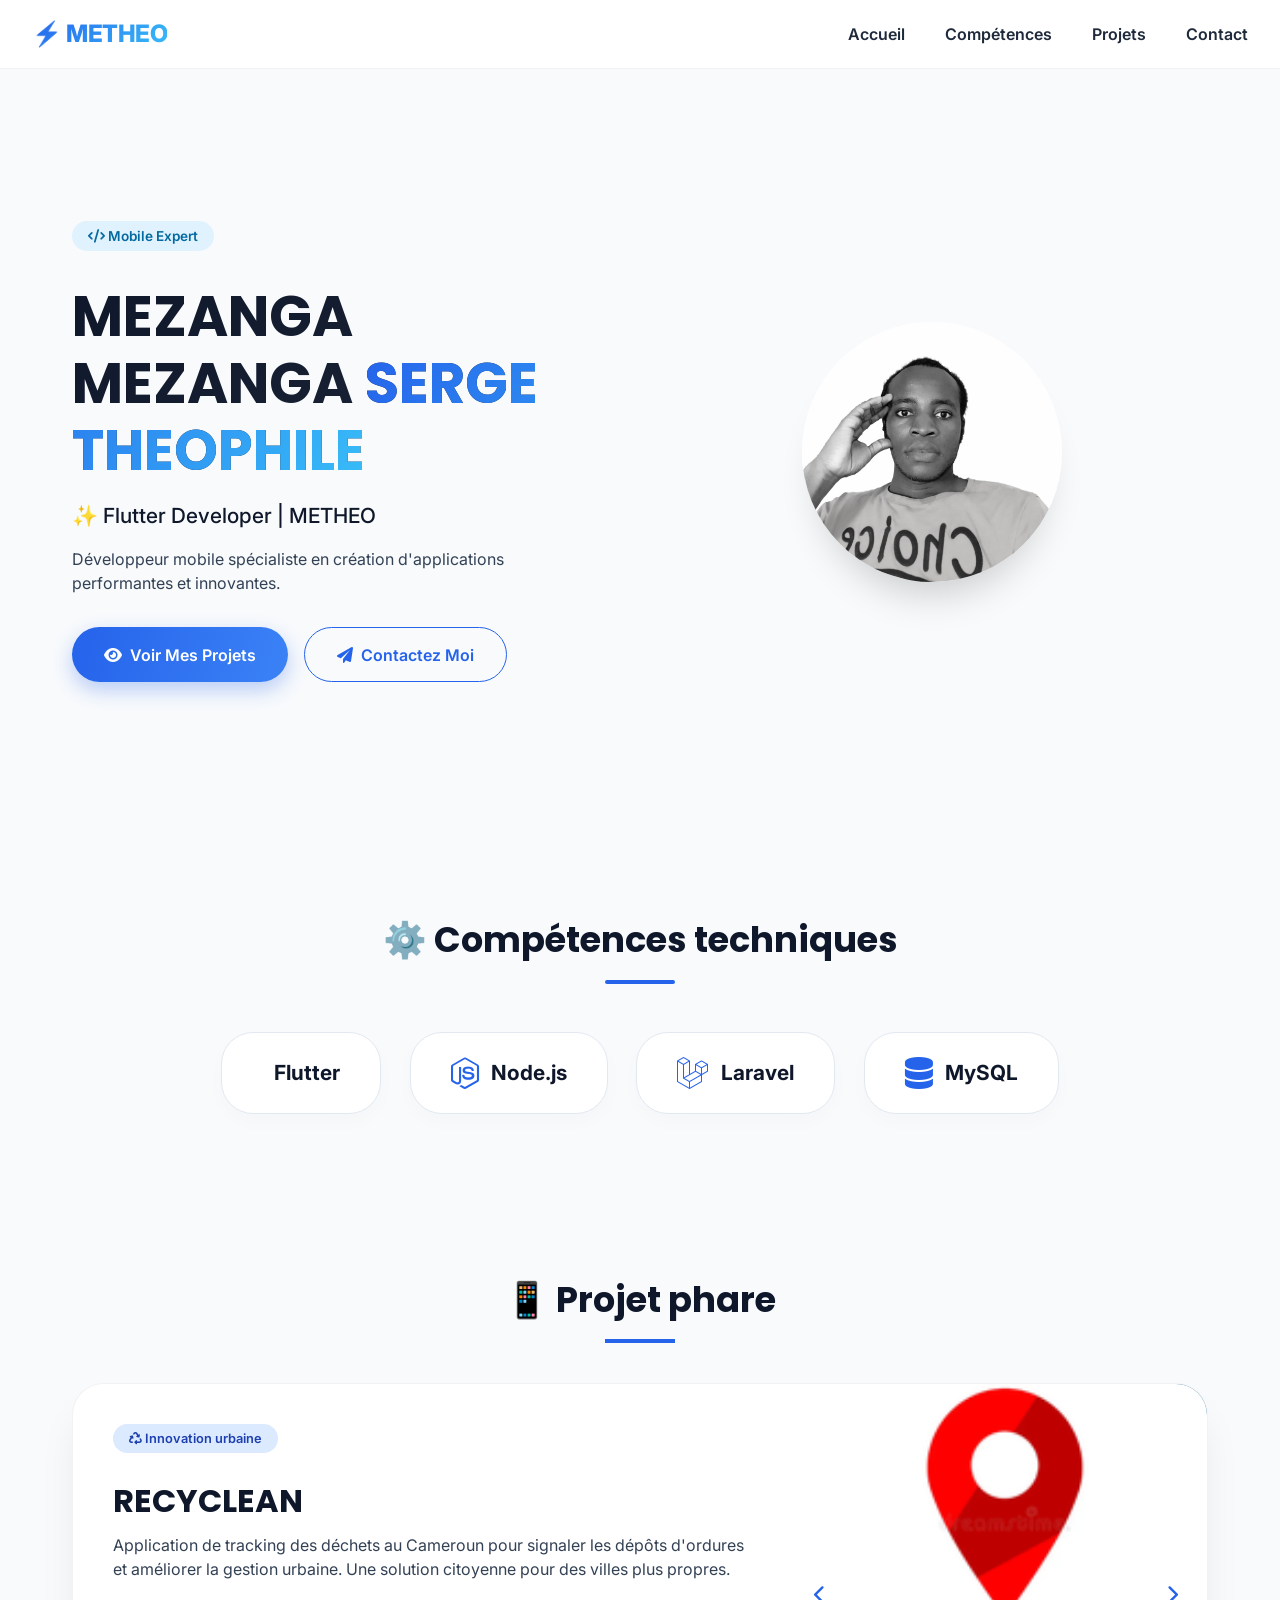
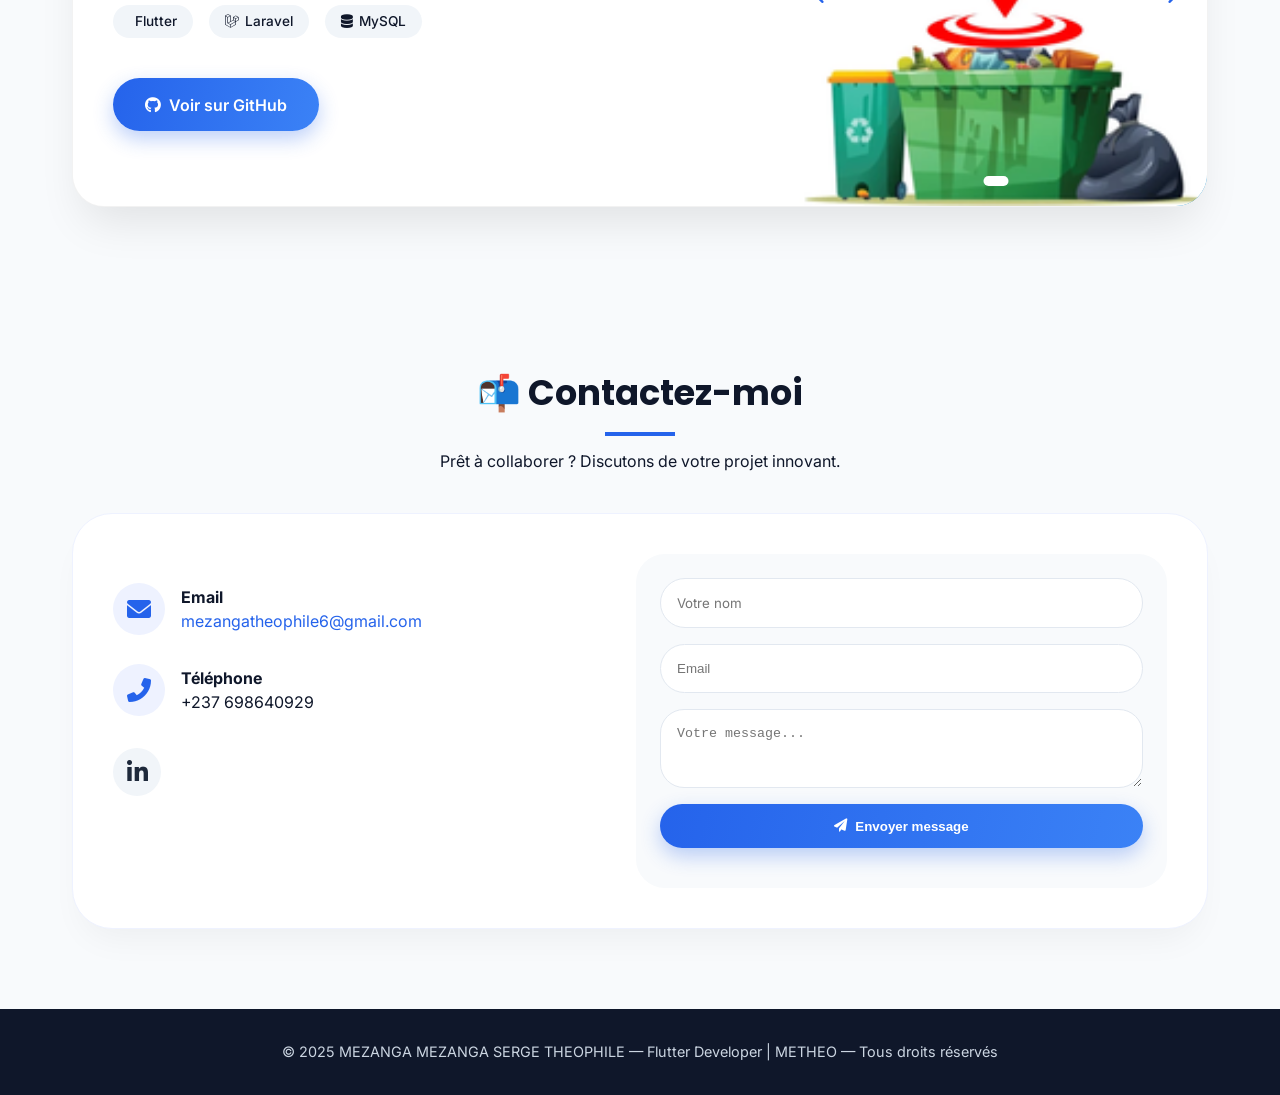
==== index.html @ ef5736de "MON PROFILIO 25 MARS" ====
<!DOCTYPE html>
<html lang="fr">
<head>
    <meta charset="UTF-8">
    <meta name="viewport" content="width=device-width, initial-scale=1.0, viewport-fit=cover">
    <title>Serge Mezanga | Développeur Flutter</title>
    <!-- Font Awesome 6 (gratuit) -->
    <link rel="stylesheet" href="https://cdnjs.cloudflare.com/ajax/libs/font-awesome/6.0.0-beta3/css/all.min.css">
    <!-- Google Fonts : Poppins & Inter -->
    <link href="https://fonts.googleapis.com/css2?family=Inter:opsz,wght@14..32,300;14..32,400;14..32,600;14..32,700&family=Poppins:wght@500;600;700;800&display=swap" rel="stylesheet">
  <link rel="stylesheet" href="/css/style.css">
</head>
<body>

<nav>
    <div class="nav-container">
        <div class="logo">⚡ METHEO</div>
        <ul class="nav-links">
            <li><a href="#accueil">Accueil</a></li>
            <li><a href="#competences">Compétences</a></li>
            <li><a href="#projets">Projets</a></li>
            <li><a href="#contact">Contact</a></li>
        </ul>
    </div>
</nav>

<main>
    <!-- Section Accueil / Hero -->
    <section id="accueil" class="hero">
        <div class="container hero-content">
            <div class="hero-text">
                <div class="hero-badge"><i class="fas fa-code"></i> Mobile Expert</div>
                <h1>MEZANGA MEZANGA <span class="highlight">SERGE THEOPHILE</span></h1>
                <p style="font-size: 1.3rem; font-weight: 500; margin: 0.5rem 0;">✨ Flutter Developer | METHEO</p>
                <p style="color: #334155; max-width: 500px; margin: 1rem 0;">Développeur mobile spécialiste en création d'applications performantes et innovantes.</p>
                <div class="hero-buttons">
                    <a href="#projets" class="btn btn-primary"><i class="fas fa-eye"></i> Voir Mes Projets</a>
                    <a href="#contact" class="btn btn-outline"><i class="fas fa-paper-plane"></i> Contactez Moi</a>
                </div>
            </div>
            <div class="hero-visual">
                <div class="code-icon">
                    <img src="/imgs/image.png" alt="Serge Mezanga" style="width: 100%; height: 100%; object-fit: cover; border-radius: 50%;">
                    <i class="fab fa-flutter"></i>
                </div>
            </div>
        </div>
    </section>

    <!-- Compétences Section -->
    <section id="competences">
        <div class="container">
            <div class="section-title animate-on-scroll" style="text-align: center; margin-bottom: 3rem;">
                <h2 style="font-size: 2.2rem;">⚙️ Compétences techniques</h2>
                <div style="width: 70px; height: 4px; background: #2563eb; margin: 0.8rem auto; border-radius: 4px;"></div>
            </div>
            <div class="skills-grid animate-on-scroll">
                <div class="skill-card"><i class="fab fa-flutter"></i> Flutter</div>
                <div class="skill-card"><i class="fab fa-node-js"></i> Node.js</div>
                <div class="skill-card"><i class="fab fa-laravel"></i> Laravel</div>
                <div class="skill-card"><i class="fas fa-database"></i> MySQL</div>
            </div>
        </div>
    </section>

    <!-- Projet Principal -->

    <!-- Projet Principal avec Slider -->
<section id="projets">
    <div class="container">
        <div class="animate-on-scroll" style="text-align: center; margin-bottom: 2.5rem;">
            <h2 style="font-size: 2.2rem;">📱 Projet phare</h2>
            <div style="width: 70px; height: 4px; background: #2563eb; margin: 0.8rem auto;"></div>
        </div>
        <div class="projet-card animate-on-scroll">
            <div class="projet-info">
                <div class="projet-badge"><i class="fas fa-recycle"></i> Innovation urbaine</div>
                <h3 style="font-size: 2rem; margin: 0.5rem 0;">RECYCLEAN</h3>
                <p style="color: #334155;">Application de tracking des déchets au Cameroun pour signaler les dépôts d'ordures et améliorer la gestion urbaine. Une solution citoyenne pour des villes plus propres.</p>
                <div class="tech-stack">
                    <span><i class="fa fa-flutter"></i> Flutter</span> <!--FLUTTER -->
                    <span><i class="fab fa-laravel"></i> Laravel</span>
                    <span><i class="fas fa-database"></i> MySQL</span>
                </div>
                <a href="#" class="btn btn-primary" style="margin-top: 1rem;" id="githubBtn"><i class="fab fa-github"></i> Voir sur GitHub</a>
            </div>
            
            <!-- SLIDER AUTOMATIQUE -->
            <div class="projet-image-slider">
                <div class="slider-container">
                    <div class="slider-wrapper" id="sliderWrapper">
                        <!-- Vos images seront insérées ici dynamiquement -->
                    </div>
                    
                    <!-- Boutons de navigation -->
                    <button class="slider-btn prev-btn" id="prevBtn">
                        <i class="fas fa-chevron-left"></i>
                    </button>
                    <button class="slider-btn next-btn" id="nextBtn">
                        <i class="fas fa-chevron-right"></i>
                    </button>
                    
                    <!-- Indicateurs (dots) -->
                    <div class="slider-dots" id="sliderDots"></div>
                </div>
            </div>
        </div>
    </div>
</section>

    <!-- Contact Section -->
    <section id="contact">
        <div class="container">
            <div class="animate-on-scroll" style="text-align: center; margin-bottom: 2.5rem;">
                <h2 style="font-size: 2.2rem;">📬 Contactez-moi</h2>
                <div style="width: 70px; height: 4px; background: #2563eb; margin: 0.8rem auto;"></div>
                <p>Prêt à collaborer ? Discutons de votre projet innovant.</p>
            </div>
            <div class="contact-grid animate-on-scroll">
                <div class="contact-info">
                    <div class="contact-detail">
                        <div class="contact-icon"><i class="fas fa-envelope"></i></div>
                        <div><strong>Email</strong><br><a href="mailto:mezangatheophile6@gmail.com" style="text-decoration: none; color:#2563eb;">mezangatheophile6@gmail.com</a></div>
                    </div>
                    <div class="contact-detail">
                        <div class="contact-icon"><i class="fas fa-phone-alt"></i></div>
                        <div><strong>Téléphone</strong><br>+237 698640929</div>
                    </div>
                    <div class="social-links">
                        <a href="#" class="social-icon"><i class="fab fa-linkedin-in"></i></a>
                        <!-- <a href="#" class="social-icon"><i class="fab fa-github"></i></a> -->
                        <!-- <a href="#" class="social-icon"><i class="fab fa-twitter"></i></a> -->
                    </div>
                </div>
                <div style="flex: 1; background: #f8fafc; border-radius: 1.8rem; padding: 1.5rem;">
                    <form id="demoForm" action="#" style="display: flex; flex-direction: column; gap: 1rem;">
                        <input type="text" placeholder="Votre nom" style="padding: 1rem; border-radius: 2rem; border: 1px solid #e2e8f0; font-family: inherit;">
                        <input type="email" placeholder="Email" style="padding: 1rem; border-radius: 2rem; border: 1px solid #e2e8f0;">
                        <textarea rows="3" placeholder="Votre message..." style="padding: 1rem; border-radius: 1.5rem; border: 1px solid #e2e8f0;"></textarea>
                        <button type="button" class="btn btn-primary" id="submitMsg" style="justify-content: center;"><i class="fas fa-paper-plane"></i> Envoyer message</button>
                        <p id="formFeedback" style="font-size: 0.8rem; color: green; text-align: center;"></p>
                    </form>
                </div>
            </div>
        </div>
    </section>
</main>

<footer>
    <p>© 2025 MEZANGA MEZANGA SERGE THEOPHILE — Flutter Developer | METHEO — Tous droits réservés</p>
</footer>
<script src="/js/script.js"></script>
</body>
</html>
---- css/style.css ----
* {
    margin: 0;
    padding: 0;
    box-sizing: border-box;
}

body {
    background: #f8fafc;
    font-family: 'Inter', sans-serif;
    color: #0f172a;
    scroll-behavior: smooth;
    line-height: 1.5;
    overflow-x: hidden;
}

/* Animations globales */
@keyframes fadeUp {
    0% {
        opacity: 0;
        transform: translateY(30px);
    }
    100% {
        opacity: 1;
        transform: translateY(0);
    }
}

@keyframes fadeInLeft {
    from {
        opacity: 0;
        transform: translateX(-40px);
    }
    to {
        opacity: 1;
        transform: translateX(0);
    }
}

@keyframes fadeInRight {
    from {
        opacity: 0;
        transform: translateX(40px);
    }
    to {
        opacity: 1;
        transform: translateX(0);
    }
}

@keyframes glowPulse {
    0% {
        box-shadow: 0 0 0 0 rgba(37, 99, 235, 0.3);
    }
    70% {
        box-shadow: 0 0 0 12px rgba(37, 99, 235, 0);
    }
    100% {
        box-shadow: 0 0 0 0 rgba(37, 99, 235, 0);
    }
}

@keyframes float {
    0%, 100% {
        transform: translateY(0px);
    }
    50% {
        transform: translateY(-10px);
    }
}

/* Animation d'apparition au scroll */
.animate-on-scroll {
    opacity: 0;
    transform: translateY(40px);
    transition: opacity 0.8s cubic-bezier(0.2, 0.9, 0.4, 1.1), transform 0.8s cubic-bezier(0.2, 0.9, 0.4, 1.1);
}

.animate-on-scroll.visible {
    opacity: 1;
    transform: translateY(0);
}

/* Délais d'animation pour les éléments enfants */
.skill-card:nth-child(1) { transition-delay: 0.1s; }
.skill-card:nth-child(2) { transition-delay: 0.2s; }
.skill-card:nth-child(3) { transition-delay: 0.3s; }
.skill-card:nth-child(4) { transition-delay: 0.4s; }

.container {
    max-width: 1200px;
    margin: 0 auto;
    padding: 0 2rem;
}

/* Navigation responsive */
nav {
    position: sticky;
    top: 0;
    z-index: 100;
    background: rgba(255, 255, 255, 0.95);
    backdrop-filter: blur(12px);
    border-bottom: 1px solid rgba(0, 0, 0, 0.05);
    transition: all 0.3s;
}

.nav-container {
    display: flex;
    justify-content: space-between;
    align-items: center;
    padding: 1rem 2rem;
    max-width: 1300px;
    margin: 0 auto;
}

.logo {
    font-weight: 800;
    font-size: 1.5rem;
    background: linear-gradient(135deg, #2563eb, #38bdf8);
    -webkit-background-clip: text;
    background-clip: text;
    color: transparent;
    letter-spacing: -0.5px;
}

.nav-links {
    display: flex;
    gap: 2.5rem;
    list-style: none;
}

.nav-links a {
    text-decoration: none;
    font-weight: 600;
    color: #1e293b;
    transition: 0.2s;
    position: relative;
}

.nav-links a::after {
    content: '';
    position: absolute;
    bottom: -6px;
    left: 0;
    width: 0%;
    height: 2px;
    background: linear-gradient(90deg, #2563eb, #38bdf8);
    transition: width 0.3s ease;
}

.nav-links a:hover::after {
    width: 100%;
}

/* Menu burger pour mobile */
.menu-toggle {
    display: none;
    font-size: 1.8rem;
    cursor: pointer;
    color: #2563eb;
}

/* sections communes */
section {
    padding: 5rem 0;
}

h1, h2, h3 {
    font-family: 'Poppins', sans-serif;
    font-weight: 700;
}

.btn {
    display: inline-flex;
    align-items: center;
    gap: 0.5rem;
    background: #0f172a;
    color: white;
    padding: 0.9rem 2rem;
    border-radius: 3rem;
    font-weight: 600;
    text-decoration: none;
    transition: all 0.3s ease;
    border: none;
    cursor: pointer;
    box-shadow: 0 4px 6px -1px rgba(0, 0, 0, 0.1);
}

.btn-primary {
    background: linear-gradient(105deg, #2563eb, #3b82f6);
    box-shadow: 0 8px 20px rgba(37, 99, 235, 0.3);
}

.btn-primary:hover {
    transform: translateY(-4px);
    box-shadow: 0 15px 25px -8px rgba(37, 99, 235, 0.5);
    background: linear-gradient(105deg, #1d4ed8, #2563eb);
}

.btn-outline {
    background: transparent;
    border: 1.5px solid #2563eb;
    color: #2563eb;
    box-shadow: none;
}

.btn-outline:hover {
    background: #2563eb10;
    transform: translateY(-3px);
}

/* hero section */
.hero {
    min-height: 85vh;
    display: flex;
    align-items: center;
    position: relative;
    overflow: hidden;
}

.hero-content {
    display: flex;
    flex-wrap: wrap;
    justify-content: space-between;
    align-items: center;
    gap: 2rem;
}

.hero-text {
    flex: 1;
    animation: fadeInLeft 0.8s ease-out forwards;
}

.hero-badge {
    background: #e0f2fe;
    display: inline-block;
    padding: 0.3rem 1rem;
    border-radius: 40px;
    font-size: 0.85rem;
    font-weight: 600;
    color: #0369a1;
    margin-bottom: 1.2rem;
}

.hero-text h1 {
    font-size: 3.5rem;
    line-height: 1.2;
    margin: 0.8rem 0 1rem;
    background: linear-gradient(145deg, #0f172a, #1e293b);
    -webkit-background-clip: text;
    background-clip: text;
    color: transparent;
}

.highlight {
    background: linear-gradient(120deg, #2563eb, #38bdf8);
    -webkit-background-clip: text;
    background-clip: text;
    color: transparent;
}

.hero-buttons {
    display: flex;
    gap: 1rem;
    flex-wrap: wrap;
    margin-top: 2rem;
}

.hero-visual {
    flex: 1;
    display: flex;
    justify-content: center;
    animation: fadeInRight 0.8s ease-out forwards;
}

.code-icon {
    background: white;
    width: 260px;
    height: 260px;
    border-radius: 50%;
    display: flex;
    align-items: center;
    justify-content: center;
    box-shadow: 0 30px 40px -20px rgba(0,0,0,0.2);
    background: linear-gradient(135deg, #ffffff, #f0f9ff);
    animation: float 3s ease-in-out infinite, glowPulse 3s infinite;
}

.code-icon i {
    font-size: 7rem;
    color: #2563eb;
}

/* compétences cartes */
.skills-grid {
    display: flex;
    flex-wrap: wrap;
    gap: 1.8rem;
    justify-content: center;
    margin-top: 2rem;
}

.skill-card {
    background: white;
    padding: 1.5rem 2.5rem;
    border-radius: 2rem;
    font-weight: 700;
    font-size: 1.3rem;
    box-shadow: 0 8px 20px rgba(0,0,0,0.02);
    transition: all 0.3s;
    border: 1px solid #e2e8f0;
    backdrop-filter: blur(4px);
    display: flex;
    align-items: center;
    gap: 12px;
    cursor: pointer;
}

.skill-card i, .skill-card span {
    font-size: 2rem;
}

.skill-card i {
    color: #2563eb;
}

.skill-card:hover {
    transform: translateY(-8px) scale(1.02);
    box-shadow: 0 20px 30px -12px rgba(37,99,235,0.2);
    border-color: #b9d0f8;
}

/* projet principal avec slider */
.projet-card {
    background: white;
    border-radius: 2rem;
    overflow: hidden;
    display: flex;
    flex-wrap: wrap;
    box-shadow: 0 25px 45px -12px rgba(0,0,0,0.1);
    transition: all 0.4s;
    border: 1px solid rgba(0,0,0,0.05);
}

.projet-card:hover {
    transform: scale(1.01);
    box-shadow: 0 30px 55px -15px rgba(0, 0, 0, 0.2);
}

.projet-info {
    flex: 1.5;
    padding: 2.5rem;
}

.projet-badge {
    background: #dbeafe;
    border-radius: 30px;
    padding: 0.3rem 1rem;
    font-size: 0.8rem;
    font-weight: 600;
    color: #1e40af;
    display: inline-block;
    margin-bottom: 1rem;
}

.tech-stack {
    display: flex;
    gap: 1rem;
    flex-wrap: wrap;
    margin: 1.5rem 0;
}

.tech-stack span {
    background: #f1f5f9;
    padding: 0.4rem 1rem;
    border-radius: 40px;
    font-size: 0.85rem;
    font-weight: 500;
    display: inline-flex;
    align-items: center;
    gap: 6px;
}

/* Styles pour le slider */
.projet-image-slider {
    flex: 1;
    background: linear-gradient(145deg, #0c4a6e, #0284c7);
    min-height: 350px;
    position: relative;
    overflow: hidden;
}

.slider-container {
    position: relative;
    width: 100%;
    height: 100%;
    min-height: 350px;
    overflow: hidden;
}

.slider-wrapper {
    display: flex;
    transition: transform 0.5s ease-in-out;
    height: 100%;
}

.slide {
    min-width: 100%;
    height: 100%;
    display: flex;
    align-items: center;
    justify-content: center;
    position: relative;
}

.slide img {
    width: 100%;
    height: 100%;
    object-fit: cover;
    object-position: center;
}

/* Boutons de navigation */
.slider-btn {
    position: absolute;
    top: 50%;
    transform: translateY(-50%);
    background: rgba(255, 255, 255, 0.8);
    backdrop-filter: blur(5px);
    border: none;
    width: 40px;
    height: 40px;
    border-radius: 50%;
    cursor: pointer;
    display: flex;
    align-items: center;
    justify-content: center;
    transition: all 0.3s ease;
    z-index: 10;
    font-size: 1.2rem;
    color: #2563eb;
}

.slider-btn:hover {
    background: white;
    transform: translateY(-50%) scale(1.1);
}

.prev-btn {
    left: 15px;
}

.next-btn {
    right: 15px;
}

/* Indicateurs (dots) */
.slider-dots {
    position: absolute;
    bottom: 20px;
    left: 50%;
    transform: translateX(-50%);
    display: flex;
    gap: 12px;
    z-index: 10;
}

.dot {
    width: 10px;
    height: 10px;
    border-radius: 50%;
    background: rgba(255, 255, 255, 0.5);
    cursor: pointer;
    transition: all 0.3s ease;
}

.dot.active {
    background: white;
    width: 25px;
    border-radius: 10px;
}

.dot:hover {
    background: white;
    transform: scale(1.2);
}

/* Animation de chargement pour les images */
@keyframes fadeIn {
    from {
        opacity: 0;
    }
    to {
        opacity: 1;
    }
}

.slide {
    animation: fadeIn 0.5s ease-in-out;
}

/* contact section */
.contact-grid {
    display: flex;
    flex-wrap: wrap;
    gap: 2.5rem;
    background: white;
    border-radius: 2.5rem;
    padding: 2.5rem;
    box-shadow: 0 20px 35px -12px rgba(0,0,0,0.05);
    border: 1px solid #eef2ff;
}

.contact-info {
    flex: 1;
}

.contact-detail {
    display: flex;
    align-items: center;
    gap: 1rem;
    margin: 1.8rem 0;
    flex-wrap: wrap;
}

.contact-icon {
    background: #eef2ff;
    width: 52px;
    height: 52px;
    border-radius: 50%;
    display: flex;
    align-items: center;
    justify-content: center;
    font-size: 1.5rem;
    color: #2563eb;
    transition: 0.3s;
    flex-shrink: 0;
}

.contact-detail:hover .contact-icon {
    transform: scale(1.1);
    background: #2563eb;
    color: white;
}

.social-links {
    display: flex;
    gap: 1.2rem;
    margin-top: 2rem;
    flex-wrap: wrap;
}

.social-icon {
    background: #f1f5f9;
    width: 48px;
    height: 48px;
    border-radius: 50%;
    display: inline-flex;
    align-items: center;
    justify-content: center;
    font-size: 1.5rem;
    color: #1e293b;
    transition: all 0.25s;
    text-decoration: none;
}

.social-icon:hover {
    background: #2563eb;
    color: white;
    transform: translateY(-5px);
}

footer {
    background: #0f172a;
    color: #cbd5e1;
    text-align: center;
    padding: 2rem;
    font-size: 0.9rem;
}

/* ========== RESPONSIVE DESIGN ========== */
@media (max-width: 1024px) {
    .hero-text h1 {
        font-size: 3rem;
    }
    
    .container {
        padding: 0 1.5rem;
    }
}

@media (max-width: 900px) {
    .hero-text h1 {
        font-size: 2.5rem;
    }
    
    .nav-links {
        gap: 1.5rem;
    }
    
    .skills-grid {
        gap: 1.2rem;
    }
    
    .skill-card {
        padding: 1.2rem 1.8rem;
        font-size: 1.1rem;
    }
}

@media (max-width: 768px) {
    /* Menu burger */
    .menu-toggle {
        display: block;
    }
    
    .nav-links {
        display: none;
        position: absolute;
        top: 100%;
        left: 0;
        right: 0;
        background: rgba(255, 255, 255, 0.98);
        backdrop-filter: blur(12px);
        flex-direction: column;
        padding: 2rem;
        gap: 1.5rem;
        text-align: center;
        border-bottom: 1px solid rgba(0,0,0,0.05);
        box-shadow: 0 10px 20px rgba(0,0,0,0.1);
    }
    
    .nav-links.active {
        display: flex;
    }
    
    .hero-content {
        flex-direction: column;
        text-align: center;
    }
    
    .hero-text h1 {
        font-size: 2.2rem;
    }
    
    .hero-buttons {
        justify-content: center;
    }
    
    .code-icon {
        width: 200px;
        height: 200px;
    }
    
    .code-icon i {
        font-size: 5rem;
    }
    
    section {
        padding: 3rem 0;
    }
    
    .projet-info {
        padding: 1.8rem;
    }
    
    .projet-info h3 {
        font-size: 1.5rem;
    }
    
    .projet-image-slider {
        min-height: 280px;
    }
    
    .slider-container {
        min-height: 280px;
    }
    
    .slider-btn {
        width: 35px;
        height: 35px;
        font-size: 1rem;
    }
    
    .prev-btn {
        left: 10px;
    }
    
    .next-btn {
        right: 10px;
    }
    
    .dot {
        width: 8px;
        height: 8px;
    }
    
    .dot.active {
        width: 20px;
    }
    
    .contact-grid {
        padding: 1.5rem;
    }
}

@media (max-width: 650px) {
    .nav-container {
        padding: 0.8rem 1.5rem;
    }
    
    .hero-text h1 {
        font-size: 1.8rem;
    }
    
    .hero-text p {
        font-size: 1rem;
    }
    
    .hero-badge {
        font-size: 0.75rem;
    }
    
    .btn {
        padding: 0.7rem 1.5rem;
        font-size: 0.9rem;
    }
    
    .skills-grid {
        gap: 1rem;
    }
    
    .skill-card {
        padding: 1rem 1.5rem;
        font-size: 1rem;
        width: calc(50% - 0.5rem);
        justify-content: center;
    }
    
    .skill-card i, .skill-card span {
        font-size: 1.5rem;
    }
    
    .projet-info h3 {
        font-size: 1.3rem;
    }
    
    .tech-stack span {
        font-size: 0.75rem;
        padding: 0.3rem 0.8rem;
    }
    
    .contact-detail {
        flex-direction: column;
        text-align: center;
    }
    
    .social-links {
        justify-content: center;
    }
    
    .container {
        padding: 0 1rem;
    }
}

@media (max-width: 480px) {
    .hero-text h1 {
        font-size: 1.5rem;
    }
    
    .skill-card {
        width: 100%;
    }
    
    .projet-image-slider {
        min-height: 220px;
    }
    
    .slider-container {
        min-height: 220px;
    }
}

/* Styles supplémentaires pour les transitions */
.btn, .skill-card, .social-icon, .contact-icon {
    transition: all 0.3s cubic-bezier(0.4, 0, 0.2, 1);
}
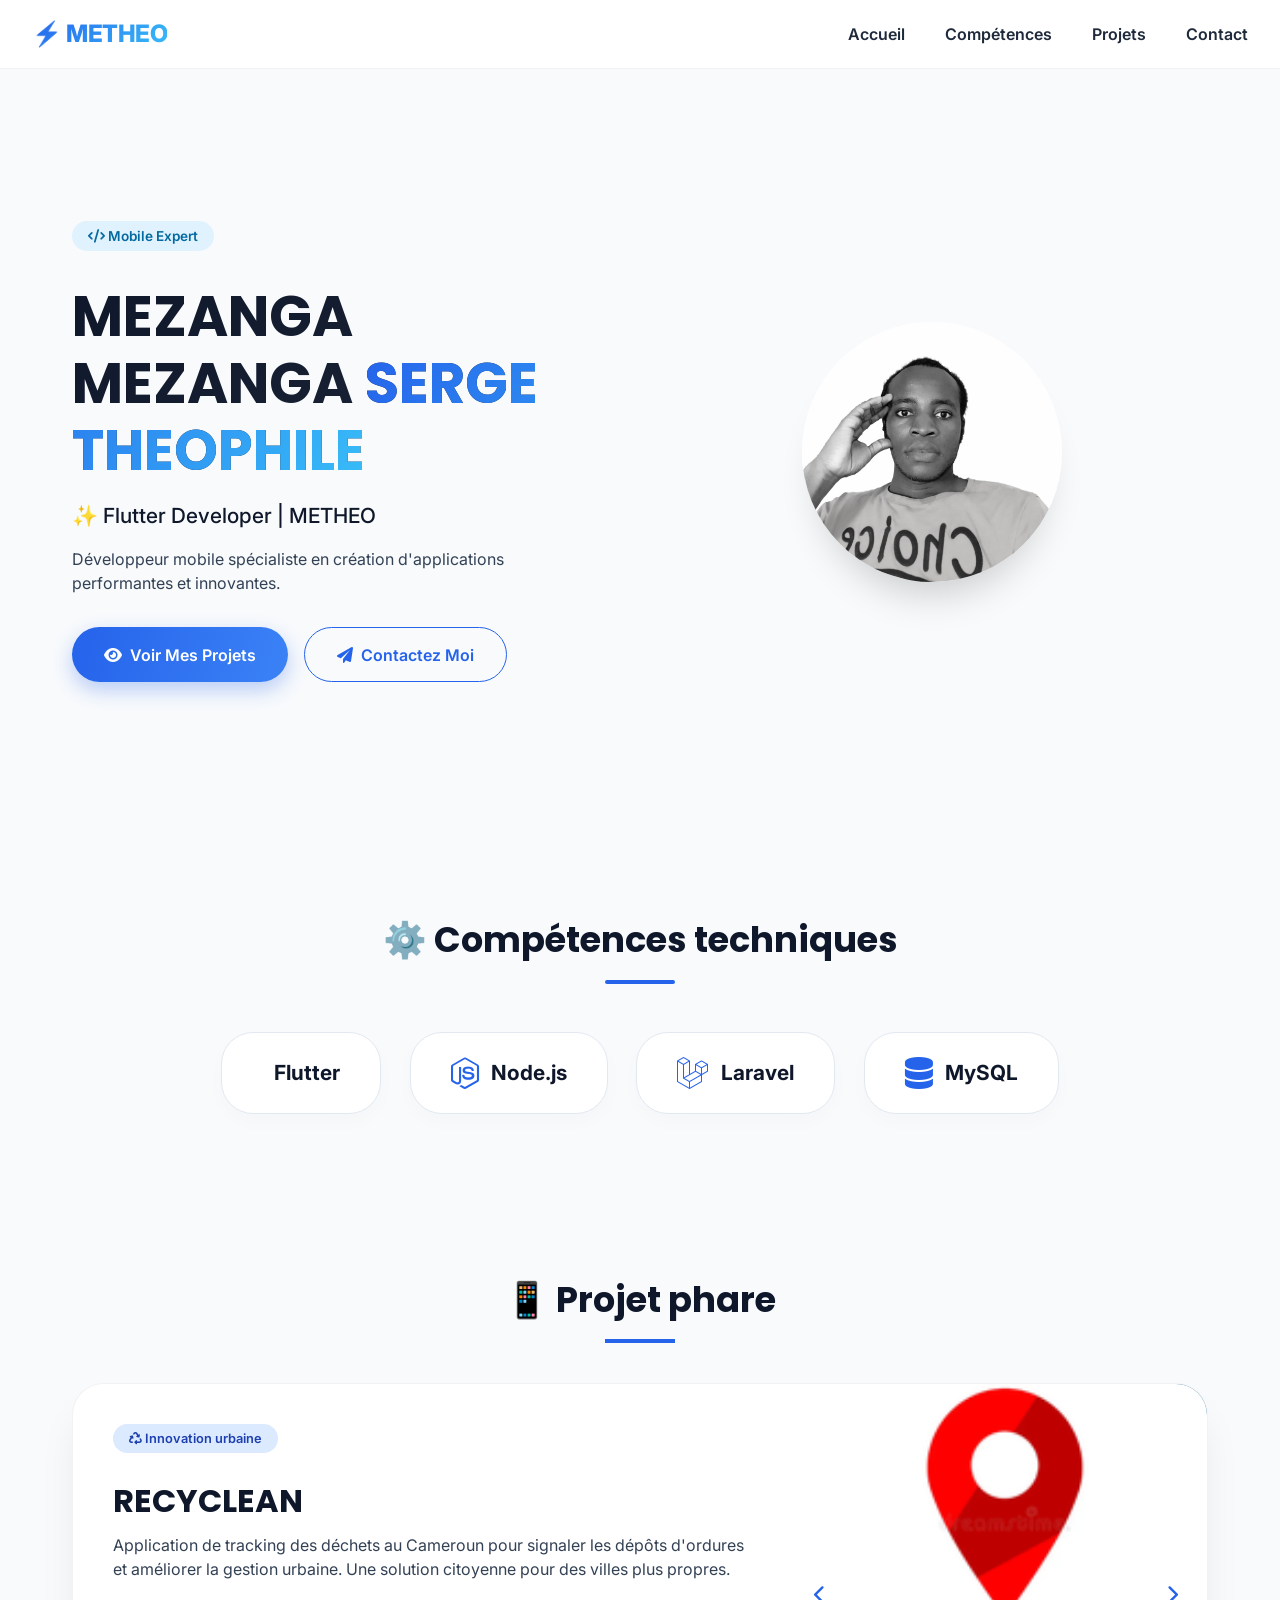
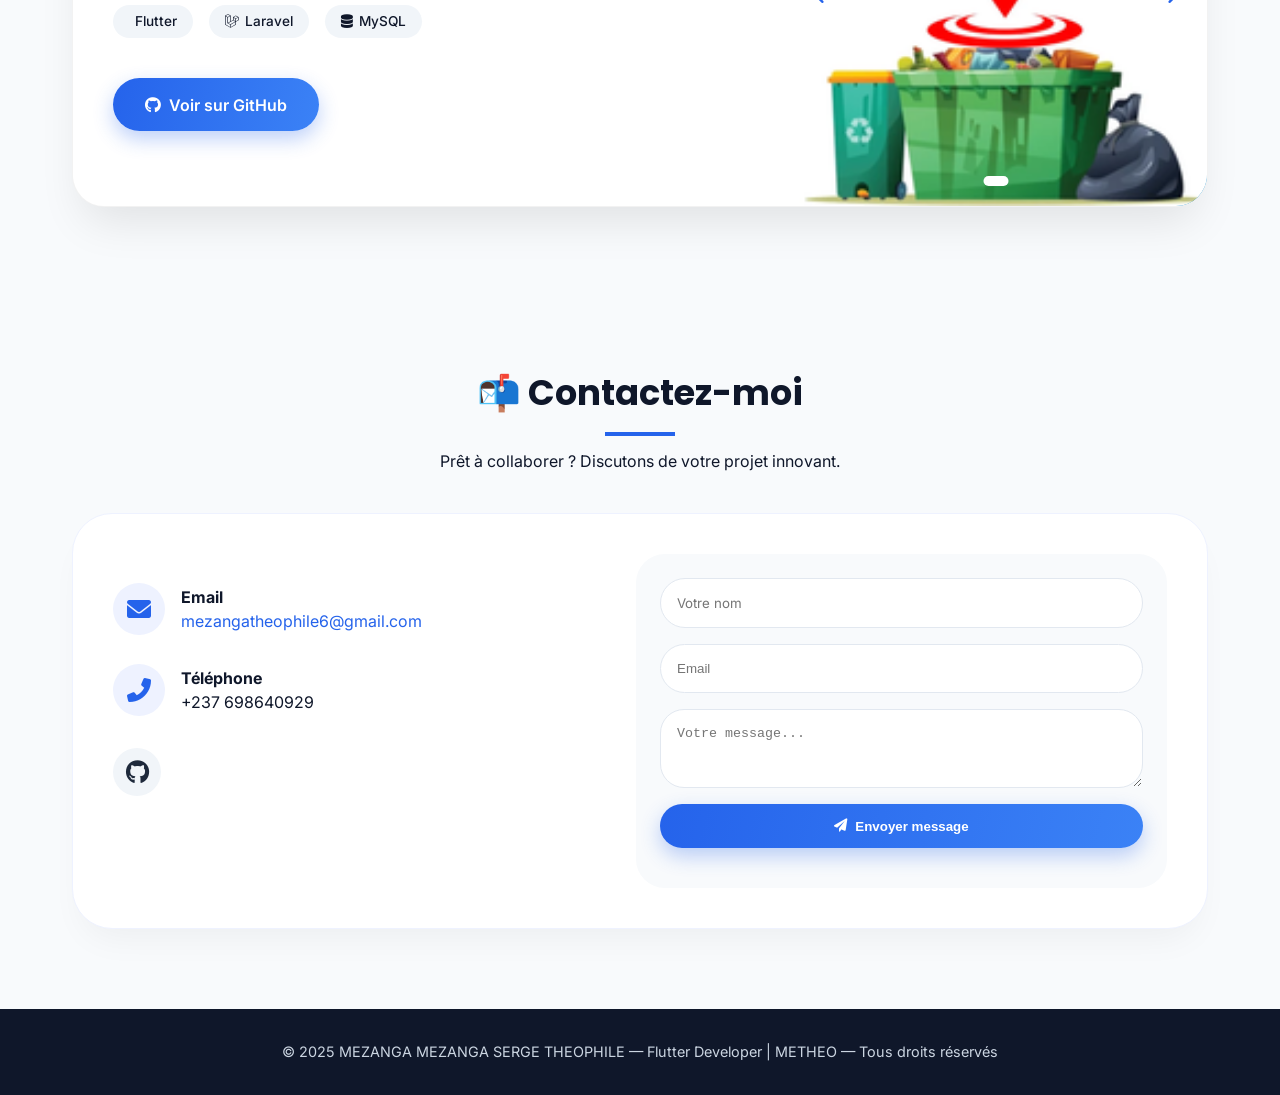
==== commit dc1a8be3: "Correction des chemins CSS/JS" ====
--- a/index.html
+++ b/index.html
@@ -1,154 +1,285 @@
-<!DOCTYPE html>
+<!doctype html>
 <html lang="fr">
-<head>
-    <meta charset="UTF-8">
-    <meta name="viewport" content="width=device-width, initial-scale=1.0, viewport-fit=cover">
+  <head>
+    <meta charset="UTF-8" />
+    <meta
+      name="viewport"
+      content="width=device-width, initial-scale=1.0, viewport-fit=cover"
+    />
     <title>Serge Mezanga | Développeur Flutter</title>
     <!-- Font Awesome 6 (gratuit) -->
-    <link rel="stylesheet" href="https://cdnjs.cloudflare.com/ajax/libs/font-awesome/6.0.0-beta3/css/all.min.css">
+    <link
+      rel="stylesheet"
+      href="https://cdnjs.cloudflare.com/ajax/libs/font-awesome/6.0.0-beta3/css/all.min.css"
+    />
     <!-- Google Fonts : Poppins & Inter -->
-    <link href="https://fonts.googleapis.com/css2?family=Inter:opsz,wght@14..32,300;14..32,400;14..32,600;14..32,700&family=Poppins:wght@500;600;700;800&display=swap" rel="stylesheet">
-  <link rel="stylesheet" href="/css/style.css">
-</head>
-<body>
-
-<nav>
-    <div class="nav-container">
+    <link
+      href="https://fonts.googleapis.com/css2?family=Inter:opsz,wght@14..32,300;14..32,400;14..32,600;14..32,700&family=Poppins:wght@500;600;700;800&display=swap"
+      rel="stylesheet"
+    />
+    <link rel="stylesheet" href="css/style.css" />
+  </head>
+  <body>
+    <nav>
+      <div class="nav-container">
         <div class="logo">⚡ METHEO</div>
         <ul class="nav-links">
-            <li><a href="#accueil">Accueil</a></li>
-            <li><a href="#competences">Compétences</a></li>
-            <li><a href="#projets">Projets</a></li>
-            <li><a href="#contact">Contact</a></li>
+          <li><a href="#accueil">Accueil</a></li>
+          <li><a href="#competences">Compétences</a></li>
+          <li><a href="#projets">Projets</a></li>
+          <li><a href="#contact">Contact</a></li>
         </ul>
-    </div>
-</nav>
-
-<main>
-    <!-- Section Accueil / Hero -->
-    <section id="accueil" class="hero">
+      </div>
+    </nav>
+
+    <main>
+      <!-- Section Accueil / Hero -->
+      <section id="accueil" class="hero">
         <div class="container hero-content">
-            <div class="hero-text">
-                <div class="hero-badge"><i class="fas fa-code"></i> Mobile Expert</div>
-                <h1>MEZANGA MEZANGA <span class="highlight">SERGE THEOPHILE</span></h1>
-                <p style="font-size: 1.3rem; font-weight: 500; margin: 0.5rem 0;">✨ Flutter Developer | METHEO</p>
-                <p style="color: #334155; max-width: 500px; margin: 1rem 0;">Développeur mobile spécialiste en création d'applications performantes et innovantes.</p>
-                <div class="hero-buttons">
-                    <a href="#projets" class="btn btn-primary"><i class="fas fa-eye"></i> Voir Mes Projets</a>
-                    <a href="#contact" class="btn btn-outline"><i class="fas fa-paper-plane"></i> Contactez Moi</a>
-                </div>
-            </div>
-            <div class="hero-visual">
-                <div class="code-icon">
-                    <img src="/imgs/image.png" alt="Serge Mezanga" style="width: 100%; height: 100%; object-fit: cover; border-radius: 50%;">
-                    <i class="fab fa-flutter"></i>
-                </div>
-            </div>
-        </div>
-    </section>
-
-    <!-- Compétences Section -->
-    <section id="competences">
+          <div class="hero-text">
+            <div class="hero-badge">
+              <i class="fas fa-code"></i> Mobile Expert
+            </div>
+            <h1>
+              MEZANGA MEZANGA <span class="highlight">SERGE THEOPHILE</span>
+            </h1>
+            <p style="font-size: 1.3rem; font-weight: 500; margin: 0.5rem 0">
+              ✨ Flutter Developer | METHEO
+            </p>
+            <p style="color: #334155; max-width: 500px; margin: 1rem 0">
+              Développeur mobile spécialiste en création d'applications
+              performantes et innovantes.
+            </p>
+            <div class="hero-buttons">
+              <a href="#projets" class="btn btn-primary"
+                ><i class="fas fa-eye"></i> Voir Mes Projets</a
+              >
+              <a href="#contact" class="btn btn-outline"
+                ><i class="fas fa-paper-plane"></i> Contactez Moi</a
+              >
+            </div>
+          </div>
+          <div class="hero-visual">
+            <div class="code-icon">
+              <img
+                src="imgs/image.png"
+                alt="Serge Mezanga"
+                style="
+                  width: 100%;
+                  height: 100%;
+                  object-fit: cover;
+                  border-radius: 50%;
+                "
+              />
+              <i class="fab fa-flutter"></i>
+            </div>
+          </div>
+        </div>
+      </section>
+
+      <!-- Compétences Section -->
+      <section id="competences">
         <div class="container">
-            <div class="section-title animate-on-scroll" style="text-align: center; margin-bottom: 3rem;">
-                <h2 style="font-size: 2.2rem;">⚙️ Compétences techniques</h2>
-                <div style="width: 70px; height: 4px; background: #2563eb; margin: 0.8rem auto; border-radius: 4px;"></div>
-            </div>
-            <div class="skills-grid animate-on-scroll">
-                <div class="skill-card"><i class="fab fa-flutter"></i> Flutter</div>
-                <div class="skill-card"><i class="fab fa-node-js"></i> Node.js</div>
-                <div class="skill-card"><i class="fab fa-laravel"></i> Laravel</div>
-                <div class="skill-card"><i class="fas fa-database"></i> MySQL</div>
-            </div>
-        </div>
-    </section>
-
-    <!-- Projet Principal -->
-
-    <!-- Projet Principal avec Slider -->
-<section id="projets">
-    <div class="container">
-        <div class="animate-on-scroll" style="text-align: center; margin-bottom: 2.5rem;">
-            <h2 style="font-size: 2.2rem;">📱 Projet phare</h2>
-            <div style="width: 70px; height: 4px; background: #2563eb; margin: 0.8rem auto;"></div>
-        </div>
-        <div class="projet-card animate-on-scroll">
+          <div
+            class="section-title animate-on-scroll"
+            style="text-align: center; margin-bottom: 3rem"
+          >
+            <h2 style="font-size: 2.2rem">⚙️ Compétences techniques</h2>
+            <div
+              style="
+                width: 70px;
+                height: 4px;
+                background: #2563eb;
+                margin: 0.8rem auto;
+                border-radius: 4px;
+              "
+            ></div>
+          </div>
+          <div class="skills-grid animate-on-scroll">
+            <div class="skill-card"><i class="fab fa-flutter"></i> Flutter</div>
+            <div class="skill-card"><i class="fab fa-node-js"></i> Node.js</div>
+            <div class="skill-card"><i class="fab fa-laravel"></i> Laravel</div>
+            <div class="skill-card"><i class="fas fa-database"></i> MySQL</div>
+          </div>
+        </div>
+      </section>
+
+      <!-- Projet Principal -->
+
+      <!-- Projet Principal avec Slider -->
+      <section id="projets">
+        <div class="container">
+          <div
+            class="animate-on-scroll"
+            style="text-align: center; margin-bottom: 2.5rem"
+          >
+            <h2 style="font-size: 2.2rem">📱 Projet phare</h2>
+            <div
+              style="
+                width: 70px;
+                height: 4px;
+                background: #2563eb;
+                margin: 0.8rem auto;
+              "
+            ></div>
+          </div>
+          <div class="projet-card animate-on-scroll">
             <div class="projet-info">
-                <div class="projet-badge"><i class="fas fa-recycle"></i> Innovation urbaine</div>
-                <h3 style="font-size: 2rem; margin: 0.5rem 0;">RECYCLEAN</h3>
-                <p style="color: #334155;">Application de tracking des déchets au Cameroun pour signaler les dépôts d'ordures et améliorer la gestion urbaine. Une solution citoyenne pour des villes plus propres.</p>
-                <div class="tech-stack">
-                    <span><i class="fa fa-flutter"></i> Flutter</span> <!--FLUTTER -->
-                    <span><i class="fab fa-laravel"></i> Laravel</span>
-                    <span><i class="fas fa-database"></i> MySQL</span>
-                </div>
-                <a href="#" class="btn btn-primary" style="margin-top: 1rem;" id="githubBtn"><i class="fab fa-github"></i> Voir sur GitHub</a>
-            </div>
-            
+              <div class="projet-badge">
+                <i class="fas fa-recycle"></i> Innovation urbaine
+              </div>
+              <h3 style="font-size: 2rem; margin: 0.5rem 0">RECYCLEAN</h3>
+              <p style="color: #334155">
+                Application de tracking des déchets au Cameroun pour signaler
+                les dépôts d'ordures et améliorer la gestion urbaine. Une
+                solution citoyenne pour des villes plus propres.
+              </p>
+              <div class="tech-stack">
+                <span><i class="fa fa-flutter"></i> Flutter</span>
+                <!--FLUTTER -->
+                <span><i class="fab fa-laravel"></i> Laravel</span>
+                <span><i class="fas fa-database"></i> MySQL</span>
+              </div>
+              <a
+                href="#"
+                class="btn btn-primary"
+                style="margin-top: 1rem"
+                id="githubBtn"
+                ><i class="fab fa-github"></i> Voir sur GitHub</a
+              >
+            </div>
+
             <!-- SLIDER AUTOMATIQUE -->
             <div class="projet-image-slider">
-                <div class="slider-container">
-                    <div class="slider-wrapper" id="sliderWrapper">
-                        <!-- Vos images seront insérées ici dynamiquement -->
-                    </div>
-                    
-                    <!-- Boutons de navigation -->
-                    <button class="slider-btn prev-btn" id="prevBtn">
-                        <i class="fas fa-chevron-left"></i>
-                    </button>
-                    <button class="slider-btn next-btn" id="nextBtn">
-                        <i class="fas fa-chevron-right"></i>
-                    </button>
-                    
-                    <!-- Indicateurs (dots) -->
-                    <div class="slider-dots" id="sliderDots"></div>
+              <div class="slider-container">
+                <div class="slider-wrapper" id="sliderWrapper">
+                  <!-- Vos images seront insérées ici dynamiquement -->
                 </div>
-            </div>
-        </div>
-    </div>
-</section>
-
-    <!-- Contact Section -->
-    <section id="contact">
+
+                <!-- Boutons de navigation -->
+                <button class="slider-btn prev-btn" id="prevBtn">
+                  <i class="fas fa-chevron-left"></i>
+                </button>
+                <button class="slider-btn next-btn" id="nextBtn">
+                  <i class="fas fa-chevron-right"></i>
+                </button>
+
+                <!-- Indicateurs (dots) -->
+                <div class="slider-dots" id="sliderDots"></div>
+              </div>
+            </div>
+          </div>
+        </div>
+      </section>
+
+      <!-- Contact Section -->
+      <section id="contact">
         <div class="container">
-            <div class="animate-on-scroll" style="text-align: center; margin-bottom: 2.5rem;">
-                <h2 style="font-size: 2.2rem;">📬 Contactez-moi</h2>
-                <div style="width: 70px; height: 4px; background: #2563eb; margin: 0.8rem auto;"></div>
-                <p>Prêt à collaborer ? Discutons de votre projet innovant.</p>
-            </div>
-            <div class="contact-grid animate-on-scroll">
-                <div class="contact-info">
-                    <div class="contact-detail">
-                        <div class="contact-icon"><i class="fas fa-envelope"></i></div>
-                        <div><strong>Email</strong><br><a href="mailto:mezangatheophile6@gmail.com" style="text-decoration: none; color:#2563eb;">mezangatheophile6@gmail.com</a></div>
-                    </div>
-                    <div class="contact-detail">
-                        <div class="contact-icon"><i class="fas fa-phone-alt"></i></div>
-                        <div><strong>Téléphone</strong><br>+237 698640929</div>
-                    </div>
-                    <div class="social-links">
-                        <a href="#" class="social-icon"><i class="fab fa-linkedin-in"></i></a>
-                        <!-- <a href="#" class="social-icon"><i class="fab fa-github"></i></a> -->
-                        <!-- <a href="#" class="social-icon"><i class="fab fa-twitter"></i></a> -->
-                    </div>
+          <div
+            class="animate-on-scroll"
+            style="text-align: center; margin-bottom: 2.5rem"
+          >
+            <h2 style="font-size: 2.2rem">📬 Contactez-moi</h2>
+            <div
+              style="
+                width: 70px;
+                height: 4px;
+                background: #2563eb;
+                margin: 0.8rem auto;
+              "
+            ></div>
+            <p>Prêt à collaborer ? Discutons de votre projet innovant.</p>
+          </div>
+          <div class="contact-grid animate-on-scroll">
+            <div class="contact-info">
+              <div class="contact-detail">
+                <div class="contact-icon"><i class="fas fa-envelope"></i></div>
+                <div>
+                  <strong>Email</strong><br /><a
+                    href="mailto:mezangatheophile6@gmail.com"
+                    style="text-decoration: none; color: #2563eb"
+                    >mezangatheophile6@gmail.com</a
+                  >
                 </div>
-                <div style="flex: 1; background: #f8fafc; border-radius: 1.8rem; padding: 1.5rem;">
-                    <form id="demoForm" action="#" style="display: flex; flex-direction: column; gap: 1rem;">
-                        <input type="text" placeholder="Votre nom" style="padding: 1rem; border-radius: 2rem; border: 1px solid #e2e8f0; font-family: inherit;">
-                        <input type="email" placeholder="Email" style="padding: 1rem; border-radius: 2rem; border: 1px solid #e2e8f0;">
-                        <textarea rows="3" placeholder="Votre message..." style="padding: 1rem; border-radius: 1.5rem; border: 1px solid #e2e8f0;"></textarea>
-                        <button type="button" class="btn btn-primary" id="submitMsg" style="justify-content: center;"><i class="fas fa-paper-plane"></i> Envoyer message</button>
-                        <p id="formFeedback" style="font-size: 0.8rem; color: green; text-align: center;"></p>
-                    </form>
-                </div>
-            </div>
-        </div>
-    </section>
-</main>
-
-<footer>
-    <p>© 2025 MEZANGA MEZANGA SERGE THEOPHILE — Flutter Developer | METHEO — Tous droits réservés</p>
-</footer>
-<script src="/js/script.js"></script>
-</body>
-</html>+              </div>
+              <div class="contact-detail">
+                <div class="contact-icon"><i class="fas fa-phone-alt"></i></div>
+                <div><strong>Téléphone</strong><br />+237 698640929</div>
+              </div>
+              <div class="social-links">
+                <!-- <a href="#" class="social-icon"><i class="fab fa-linkedin-in"></i></a> -->
+                <a href="https://github.com/metheo10" class="social-icon"
+                  ><i class="fab fa-github"></i
+                ></a>
+                <!-- <a href="#" class="social-icon"><i class="fab fa-twitter"></i></a> -->
+              </div>
+            </div>
+            <div
+              style="
+                flex: 1;
+                background: #f8fafc;
+                border-radius: 1.8rem;
+                padding: 1.5rem;
+              "
+            >
+              <form
+                id="demoForm"
+                action="#"
+                style="display: flex; flex-direction: column; gap: 1rem"
+              >
+                <input
+                  type="text"
+                  placeholder="Votre nom"
+                  style="
+                    padding: 1rem;
+                    border-radius: 2rem;
+                    border: 1px solid #e2e8f0;
+                    font-family: inherit;
+                  "
+                />
+                <input
+                  type="email"
+                  placeholder="Email"
+                  style="
+                    padding: 1rem;
+                    border-radius: 2rem;
+                    border: 1px solid #e2e8f0;
+                  "
+                />
+                <textarea
+                  rows="3"
+                  placeholder="Votre message..."
+                  style="
+                    padding: 1rem;
+                    border-radius: 1.5rem;
+                    border: 1px solid #e2e8f0;
+                  "
+                ></textarea>
+                <button
+                  type="button"
+                  class="btn btn-primary"
+                  id="submitMsg"
+                  style="justify-content: center"
+                >
+                  <i class="fas fa-paper-plane"></i> Envoyer message
+                </button>
+                <p
+                  id="formFeedback"
+                  style="font-size: 0.8rem; color: green; text-align: center"
+                ></p>
+              </form>
+            </div>
+          </div>
+        </div>
+      </section>
+    </main>
+
+    <footer>
+      <p>
+        © 2025 MEZANGA MEZANGA SERGE THEOPHILE — Flutter Developer | METHEO —
+        Tous droits réservés
+      </p>
+    </footer>
+    <script src="js/script.js"></script>
+  </body>
+</html>
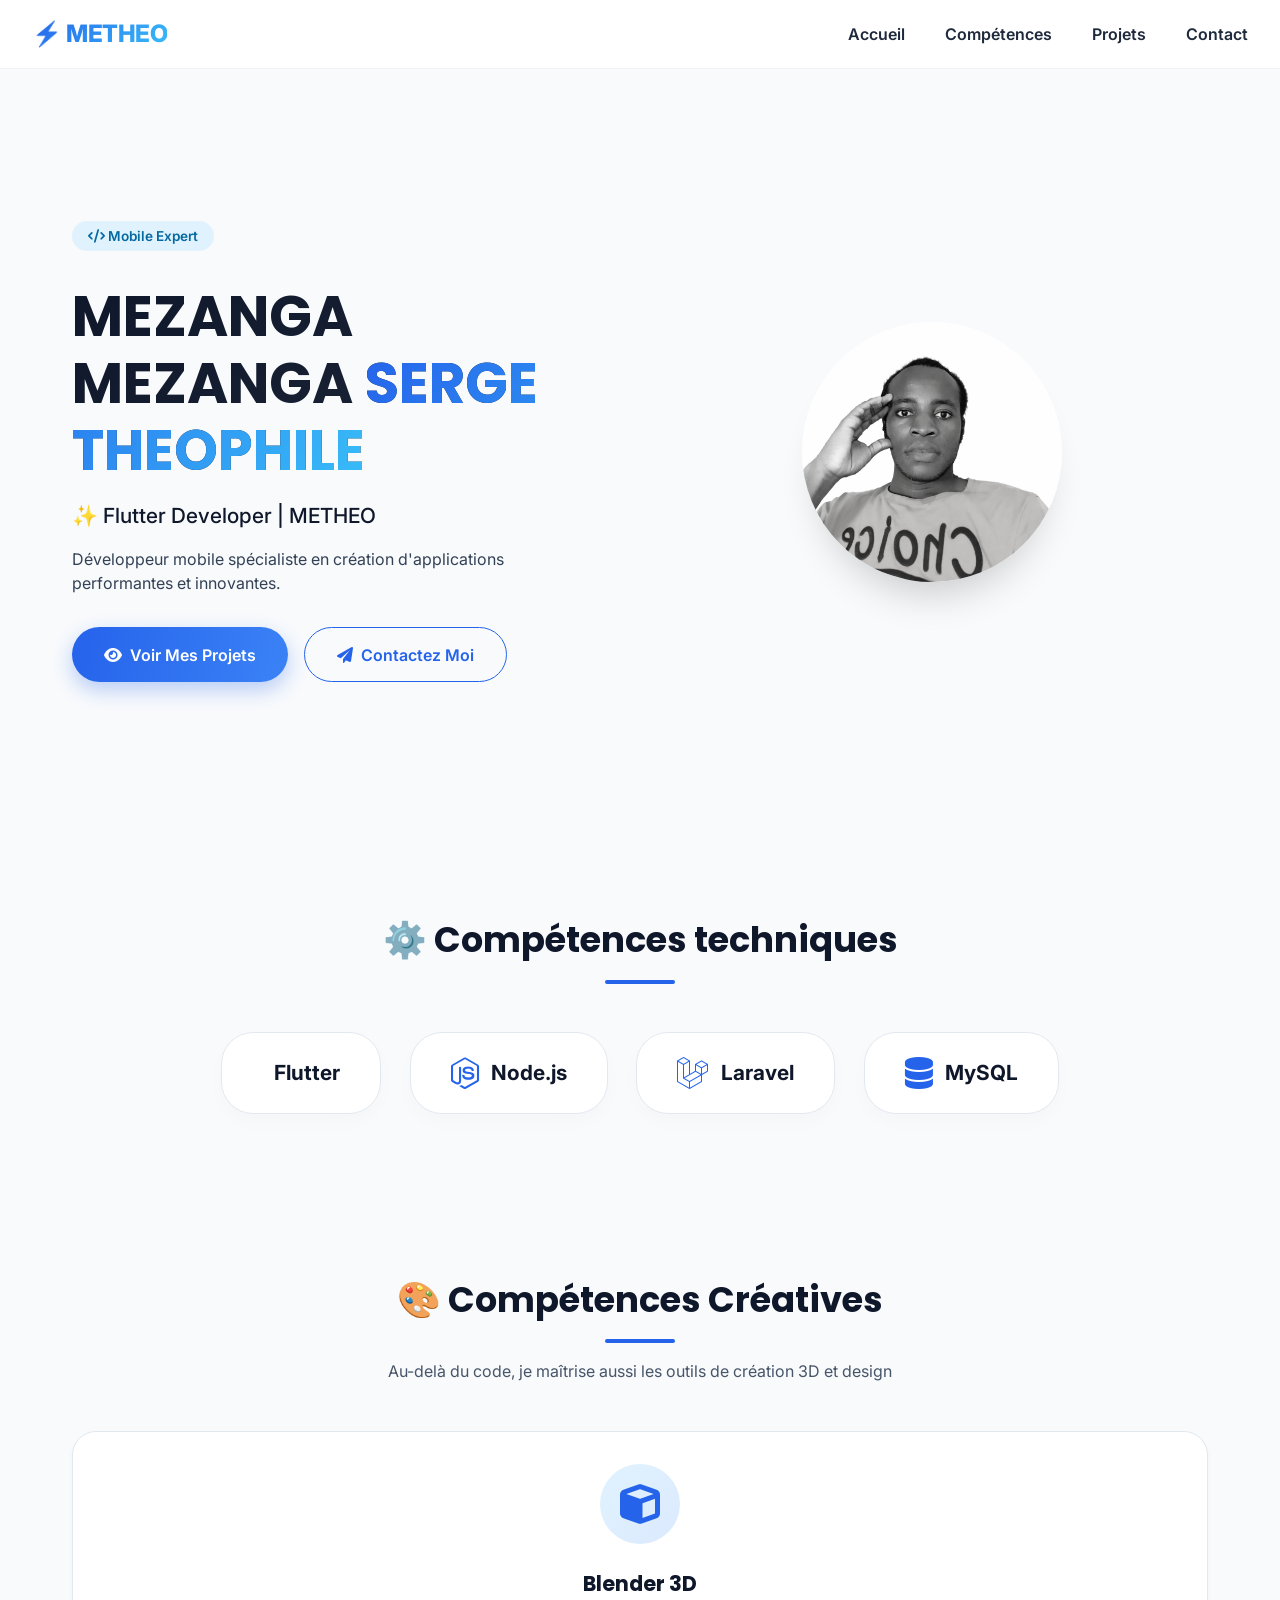
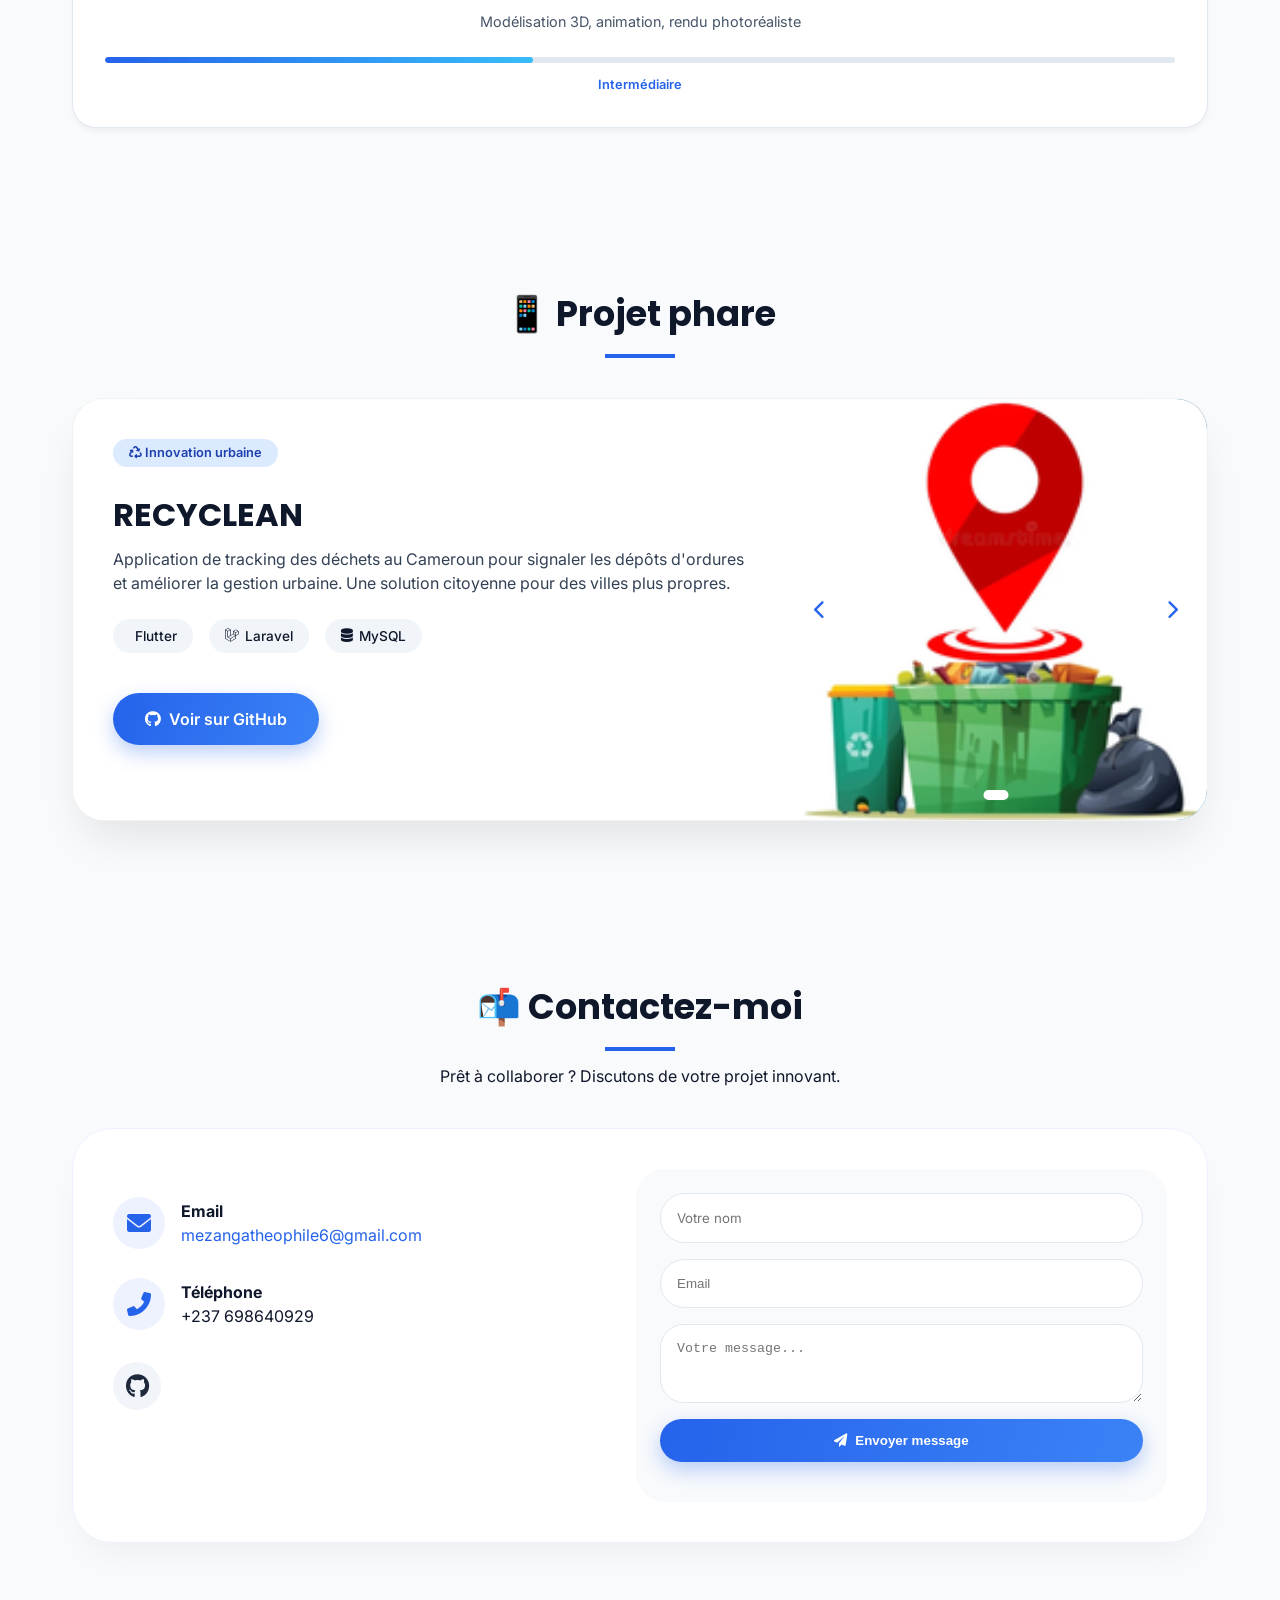
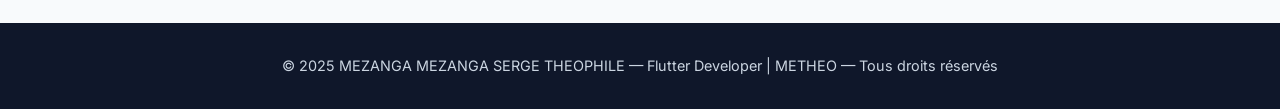
==== commit 5aaf1780: "Section Extra-Programmation" ====
--- a/index.html
+++ b/index.html
@@ -18,6 +18,13 @@
       rel="stylesheet"
     />
     <link rel="stylesheet" href="css/style.css" />
+    <script type="importmap">
+    {
+        "imports": {
+            "three": "https://unpkg.com/three@0.128.0/build/three.module.js"
+        }
+    }
+</script>
   </head>
   <body>
     <nav>
@@ -104,7 +111,120 @@
         </div>
       </section>
 
-      <!-- Projet Principal -->
+      <!-- Compétences Créatives & Extra-Programmation -->
+<section id="competences-creatives">
+    <div class="container">
+        <div class="animate-on-scroll" style="text-align: center; margin-bottom: 3rem;">
+            <h2 style="font-size: 2.2rem;">🎨 Compétences Créatives</h2>
+            <div style="width: 70px; height: 4px; background: #2563eb; margin: 0.8rem auto; border-radius: 4px;"></div>
+            <p style="color: #475569; margin-top: 1rem;">Au-delà du code, je maîtrise aussi les outils de création 3D et design</p>
+        </div>
+        
+        <div class="skills-creatives-grid animate-on-scroll">
+            <!-- Blender 3D -->
+
+            <div class="creative-card">
+                <div class="creative-icon">
+                    <i class="fas fa-cube"></i>
+                </div>
+                <h3>Blender 3D</h3>
+                <p>Modélisation 3D, animation, rendu photoréaliste</p>
+                <div class="skill-level">
+                    <div class="level-bar" style="width: 40%"></div>
+                </div>
+                <span class="skill-percent">Intermédiaire</span>
+            </div>
+            
+            <!-- Photoshop / GIMP -->
+
+            <!-- <div class="creative-card">
+                <div class="creative-icon">
+                    <i class="fas fa-paint-brush"></i>
+                </div>
+                <h3>Design Graphique</h3>
+                <p>Photoshop, GIMP, création d'assets visuels</p>
+                <div class="skill-level">
+                    <div class="level-bar" style="width: 75%"></div>
+                </div>
+                <span class="skill-percent">Intermédiaire</span>
+            </div> -->
+            
+            <!-- UI/UX Design -->
+
+            <!-- <div class="creative-card">
+                <div class="creative-icon">
+                    <i class="fas fa-mobile-alt"></i>
+                </div>
+                <h3>UI/UX Design</h3>
+                <p>Figma, Adobe XD, prototypage interactif</p>
+                <div class="skill-level">
+                    <div class="level-bar" style="width: 80%"></div>
+                </div>
+                <span class="skill-percent">Avancé</span>
+            </div> -->
+            
+            <!-- Animation -->
+
+            <!-- <div class="creative-card">
+                <div class="creative-icon">
+                    <i class="fas fa-film"></i>
+                </div>
+                <h3>Animation 3D</h3>
+                <p>Animation de personnages, motion design</p>
+                <div class="skill-level">
+                    <div class="level-bar" style="width: 70%"></div>
+                </div>
+                <span class="skill-percent">Intermédiaire</span>
+            </div> -->
+            
+            <!-- Montage Vidéo -->
+
+            <!-- <div class="creative-card">
+                <div class="creative-icon">
+                    <i class="fas fa-video"></i>
+                </div>
+                <h3>Montage Vidéo</h3>
+                <p>DaVinci Resolve, Premiere Pro</p>
+                <div class="skill-level">
+                    <div class="level-bar" style="width: 65%"></div>
+                </div>
+                <span class="skill-percent">Intermédiaire</span>
+            </div> -->
+            
+            <!-- Illustration Vectorielle -->
+
+            <!-- <div class="creative-card">
+                <div class="creative-icon">
+                    <i class="fas fa-drafting-compass"></i>
+                </div>
+                <h3>Illustration Vectorielle</h3>
+                <p>Inkscape, Illustrator, création de logos</p>
+                <div class="skill-level">
+                    <div class="level-bar" style="width: 75%"></div>
+                </div>
+                <span class="skill-percent">Avancé</span>
+            </div> -->
+        </div>
+    </div>
+</section>
+
+<!-- Aperçu Modèle 3D Blender -->
+ 
+<!-- <div class="blender-showcase animate-on-scroll">
+    <div style="text-align: center; margin: 3rem 0 2rem;">
+        <h3 style="font-size: 1.5rem; margin-bottom: 0.5rem;">✨ Modélisation 3D en action</h3>
+        <p style="color: #475569;">Voici un aperçu de mes créations 3D avec Blender</p>
+    </div>
+    
+    <div class="model3d-wrapper">
+        <div id="model3d-container" style="width: 300px; height: 300px; margin: 0 auto;"></div>
+    </div>
+    
+    <div class="blender-badge">
+        <span><i class="fas fa-cube"></i> Blender Certified</span>
+        <span><i class="fas fa-star"></i> 5+ projets 3D</span>
+    </div>
+</div> -->
 
       <!-- Projet Principal avec Slider -->
       <section id="projets">
--- a/css/style.css
+++ b/css/style.css
@@ -482,6 +482,189 @@
 .dot:hover {
     background: white;
     transform: scale(1.2);
+}
+
+/* ========== COMPÉTENCES CRÉATIVES ========== */
+.skills-creatives-grid {
+    display: grid;
+    grid-template-columns: repeat(auto-fit, minmax(300px, 1fr));
+    gap: 2rem;
+    margin-top: 2rem;
+}
+
+.creative-card {
+    background: white;
+    border-radius: 1.5rem;
+    padding: 2rem;
+    text-align: center;
+    transition: all 0.3s ease;
+    border: 1px solid #e2e8f0;
+    box-shadow: 0 4px 6px -1px rgba(0, 0, 0, 0.05);
+    position: relative;
+    overflow: hidden;
+}
+
+.creative-card::before {
+    content: '';
+    position: absolute;
+    top: 0;
+    left: 0;
+    width: 100%;
+    height: 4px;
+    background: linear-gradient(90deg, #2563eb, #38bdf8);
+    transform: scaleX(0);
+    transition: transform 0.3s ease;
+}
+
+.creative-card:hover::before {
+    transform: scaleX(1);
+}
+
+.creative-card:hover {
+    transform: translateY(-8px);
+    box-shadow: 0 20px 30px -12px rgba(37, 99, 235, 0.15);
+    border-color: #b9d0f8;
+}
+
+.creative-icon {
+    width: 80px;
+    height: 80px;
+    background: linear-gradient(135deg, #e0f2fe, #dbeafe);
+    border-radius: 50%;
+    display: flex;
+    align-items: center;
+    justify-content: center;
+    margin: 0 auto 1.5rem;
+    transition: all 0.3s ease;
+}
+
+.creative-card:hover .creative-icon {
+    transform: scale(1.1);
+    background: linear-gradient(135deg, #2563eb, #38bdf8);
+}
+
+.creative-icon i {
+    font-size: 2.5rem;
+    color: #2563eb;
+    transition: all 0.3s ease;
+}
+
+.creative-card:hover .creative-icon i {
+    color: white;
+}
+
+.creative-card h3 {
+    font-size: 1.3rem;
+    margin-bottom: 0.75rem;
+    color: #0f172a;
+}
+
+.creative-card p {
+    color: #475569;
+    font-size: 0.9rem;
+    margin-bottom: 1.5rem;
+    line-height: 1.5;
+}
+
+.skill-level {
+    background: #e2e8f0;
+    border-radius: 20px;
+    height: 6px;
+    overflow: hidden;
+    margin-bottom: 0.5rem;
+}
+
+.level-bar {
+    background: linear-gradient(90deg, #2563eb, #38bdf8);
+    height: 100%;
+    border-radius: 20px;
+    animation: fillBar 1s ease-out;
+}
+
+.skill-percent {
+    font-size: 0.8rem;
+    color: #2563eb;
+    font-weight: 600;
+}
+
+@keyframes fillBar {
+    from {
+        width: 0;
+    }
+    to {
+        width: var(--final-width);
+    }
+}
+
+/* Responsive */
+@media (max-width: 768px) {
+    .skills-creatives-grid {
+        grid-template-columns: repeat(auto-fit, minmax(250px, 1fr));
+        gap: 1.5rem;
+    }
+    
+    .creative-card {
+        padding: 1.5rem;
+    }
+    
+    .creative-icon {
+        width: 60px;
+        height: 60px;
+    }
+    
+    .creative-icon i {
+        font-size: 2rem;
+    }
+}
+
+/* Section Blender Showcase */
+.blender-showcase {
+    margin-top: 4rem;
+    text-align: center;
+}
+
+.model3d-wrapper {
+    background: linear-gradient(135deg, #f1f5f9, #e2e8f0);
+    border-radius: 2rem;
+    padding: 2rem;
+    margin: 2rem 0;
+    box-shadow: inset 0 0 20px rgba(0,0,0,0.02), 0 10px 30px rgba(0,0,0,0.1);
+}
+
+.blender-badge {
+    display: flex;
+    justify-content: center;
+    gap: 2rem;
+    flex-wrap: wrap;
+    margin-top: 1.5rem;
+}
+
+.blender-badge span {
+    background: white;
+    padding: 0.5rem 1.2rem;
+    border-radius: 40px;
+    font-size: 0.85rem;
+    font-weight: 500;
+    color: #2563eb;
+    box-shadow: 0 2px 8px rgba(0,0,0,0.05);
+    display: inline-flex;
+    align-items: center;
+    gap: 0.5rem;
+}
+
+@media (max-width: 768px) {
+    .model3d-wrapper {
+        padding: 1rem;
+    }
+    
+    .blender-badge {
+        gap: 1rem;
+    }
+    
+    .blender-badge span {
+        font-size: 0.75rem;
+        padding: 0.4rem 1rem;
+    }
 }
 
 /* Animation de chargement pour les images */
